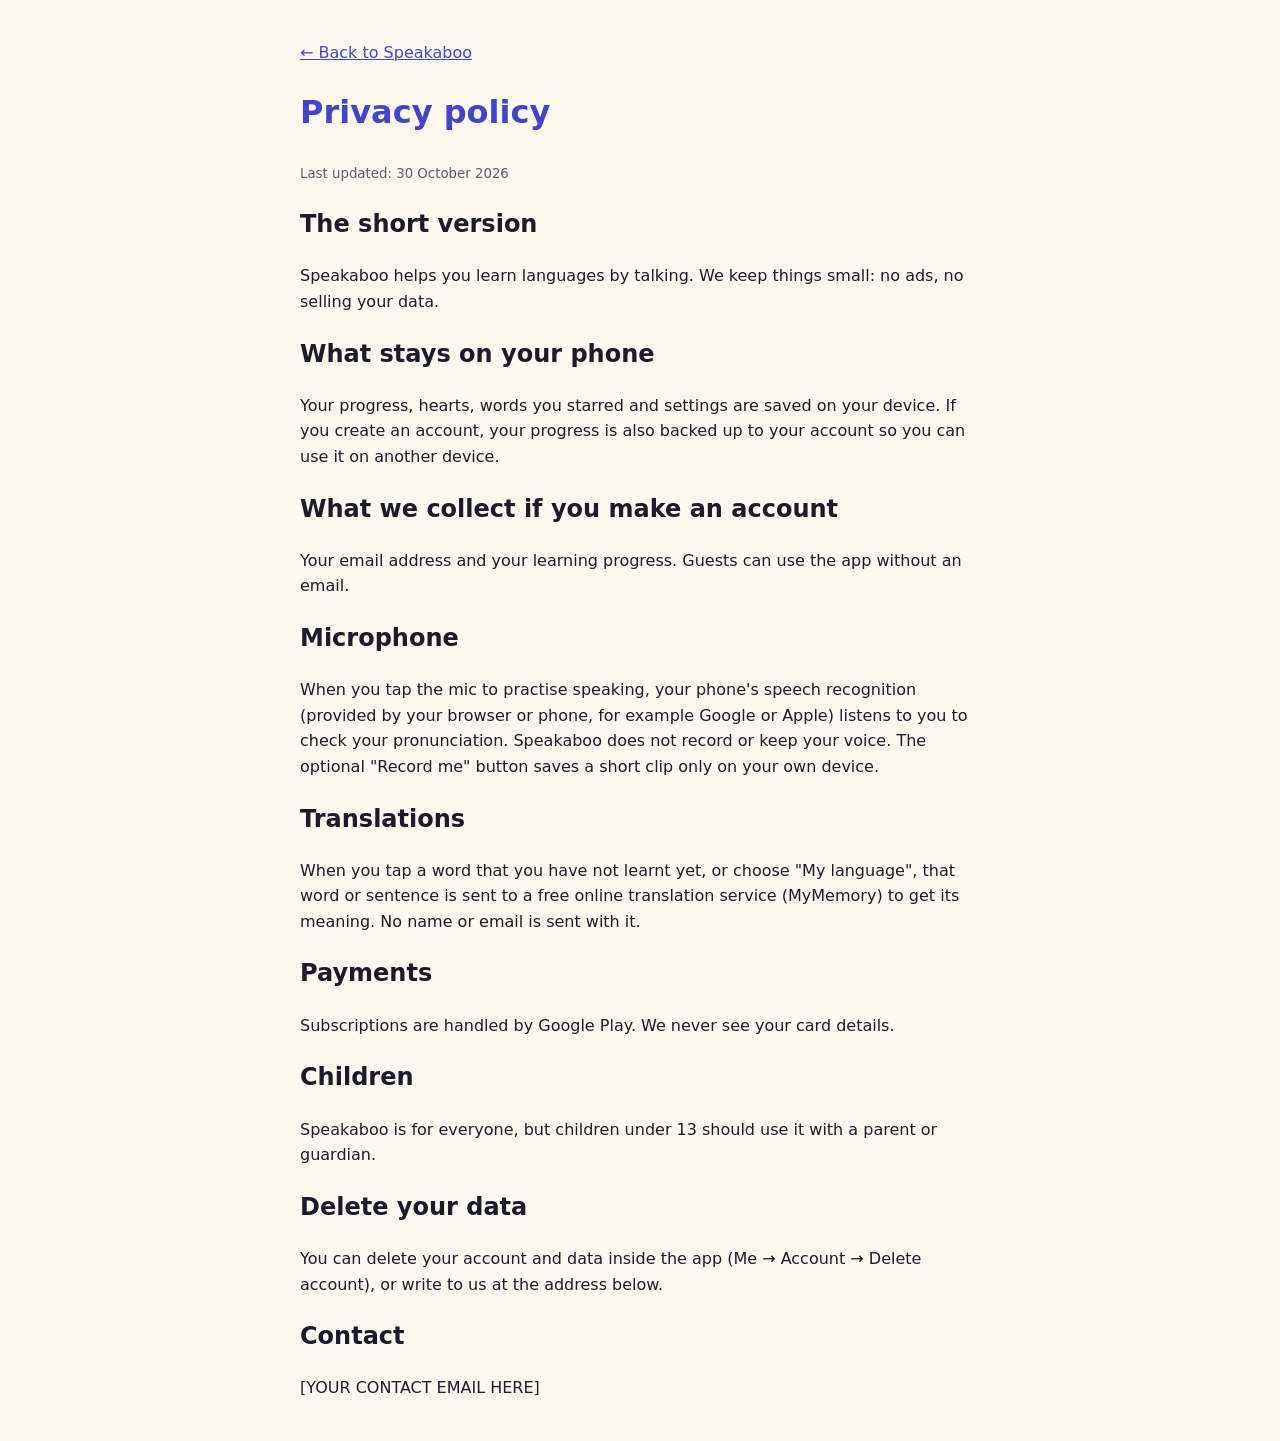
==== privacy.html @ a324269a "Add privacy policy and terms pages (needed for Google Play), links in Me, manifest id/category Co-Au" ====
<!doctype html><html lang="en"><head><meta charset="utf-8"><meta name="viewport" content="width=device-width,initial-scale=1"><title>Privacy policy · Speakaboo</title>
<style>body{font:16px/1.6 system-ui,sans-serif;max-width:680px;margin:0 auto;padding:24px 18px;color:#1C1B2E;background:#FFF8EE}h1{color:#4146C9}a{color:#4146C9}small{color:#5b5a70}</style></head><body>
<p><a href="./">← Back to Speakaboo</a></p><h1>Privacy policy</h1><small>Last updated: 30 October 2026</small>
<h2>The short version</h2><p>Speakaboo helps you learn languages by talking. We keep things small: no ads, no selling your data.</p>
<h2>What stays on your phone</h2><p>Your progress, hearts, words you starred and settings are saved on your device. If you create an account, your progress is also backed up to your account so you can use it on another device.</p>
<h2>What we collect if you make an account</h2><p>Your email address and your learning progress. Guests can use the app without an email.</p>
<h2>Microphone</h2><p>When you tap the mic to practise speaking, your phone's speech recognition (provided by your browser or phone, for example Google or Apple) listens to you to check your pronunciation. Speakaboo does not record or keep your voice. The optional "Record me" button saves a short clip only on your own device.</p>
<h2>Translations</h2><p>When you tap a word that you have not learnt yet, or choose "My language", that word or sentence is sent to a free online translation service (MyMemory) to get its meaning. No name or email is sent with it.</p>
<h2>Payments</h2><p>Subscriptions are handled by Google Play. We never see your card details.</p>
<h2>Children</h2><p>Speakaboo is for everyone, but children under 13 should use it with a parent or guardian.</p>
<h2>Delete your data</h2><p>You can delete your account and data inside the app (Me → Account → Delete account), or write to us at the address below.</p>
<h2>Contact</h2><p>[YOUR CONTACT EMAIL HERE]</p></body></html>
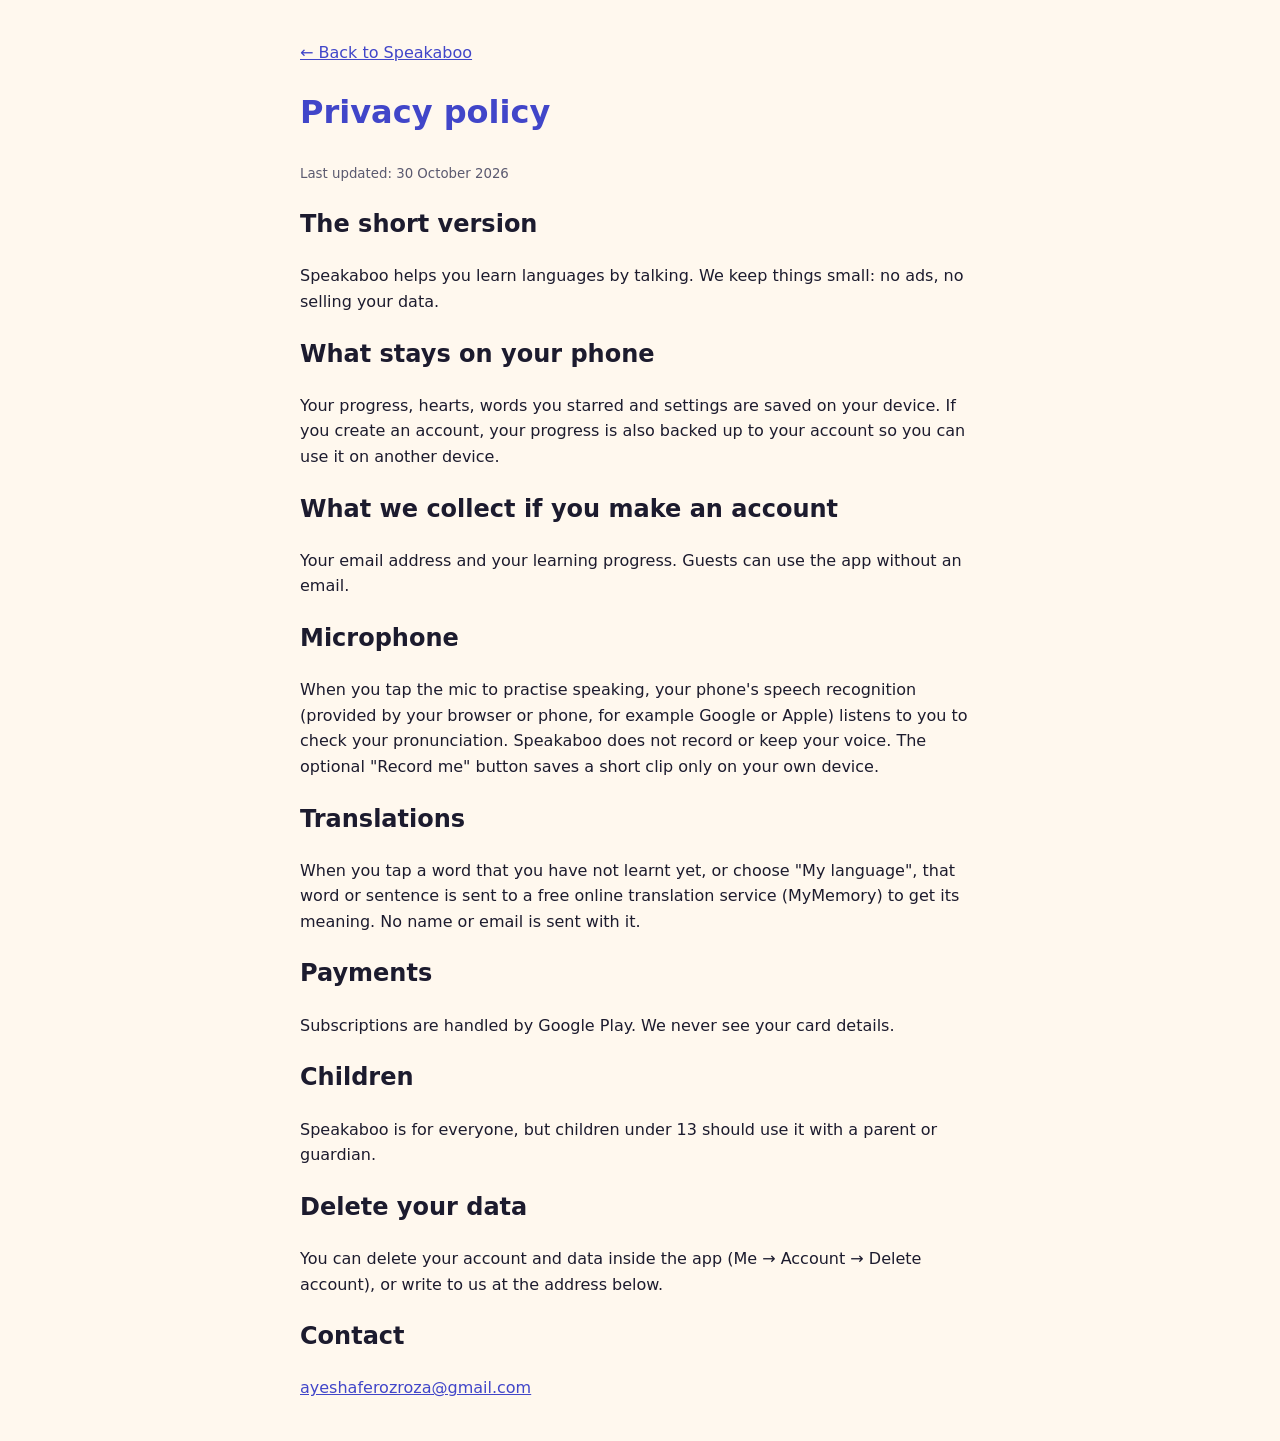
==== commit 4d2dbdc9: "Short welcome (language, first word, name), Continue card on top of Today, report-a-mistake link, of" ====
--- a/privacy.html
+++ b/privacy.html
@@ -9,4 +9,4 @@
 <h2>Payments</h2><p>Subscriptions are handled by Google Play. We never see your card details.</p>
 <h2>Children</h2><p>Speakaboo is for everyone, but children under 13 should use it with a parent or guardian.</p>
 <h2>Delete your data</h2><p>You can delete your account and data inside the app (Me → Account → Delete account), or write to us at the address below.</p>
-<h2>Contact</h2><p>[YOUR CONTACT EMAIL HERE]</p></body></html>+<h2>Contact</h2><p><a href="mailto:ayeshaferozroza@gmail.com">ayeshaferozroza@gmail.com</a></p></body></html>
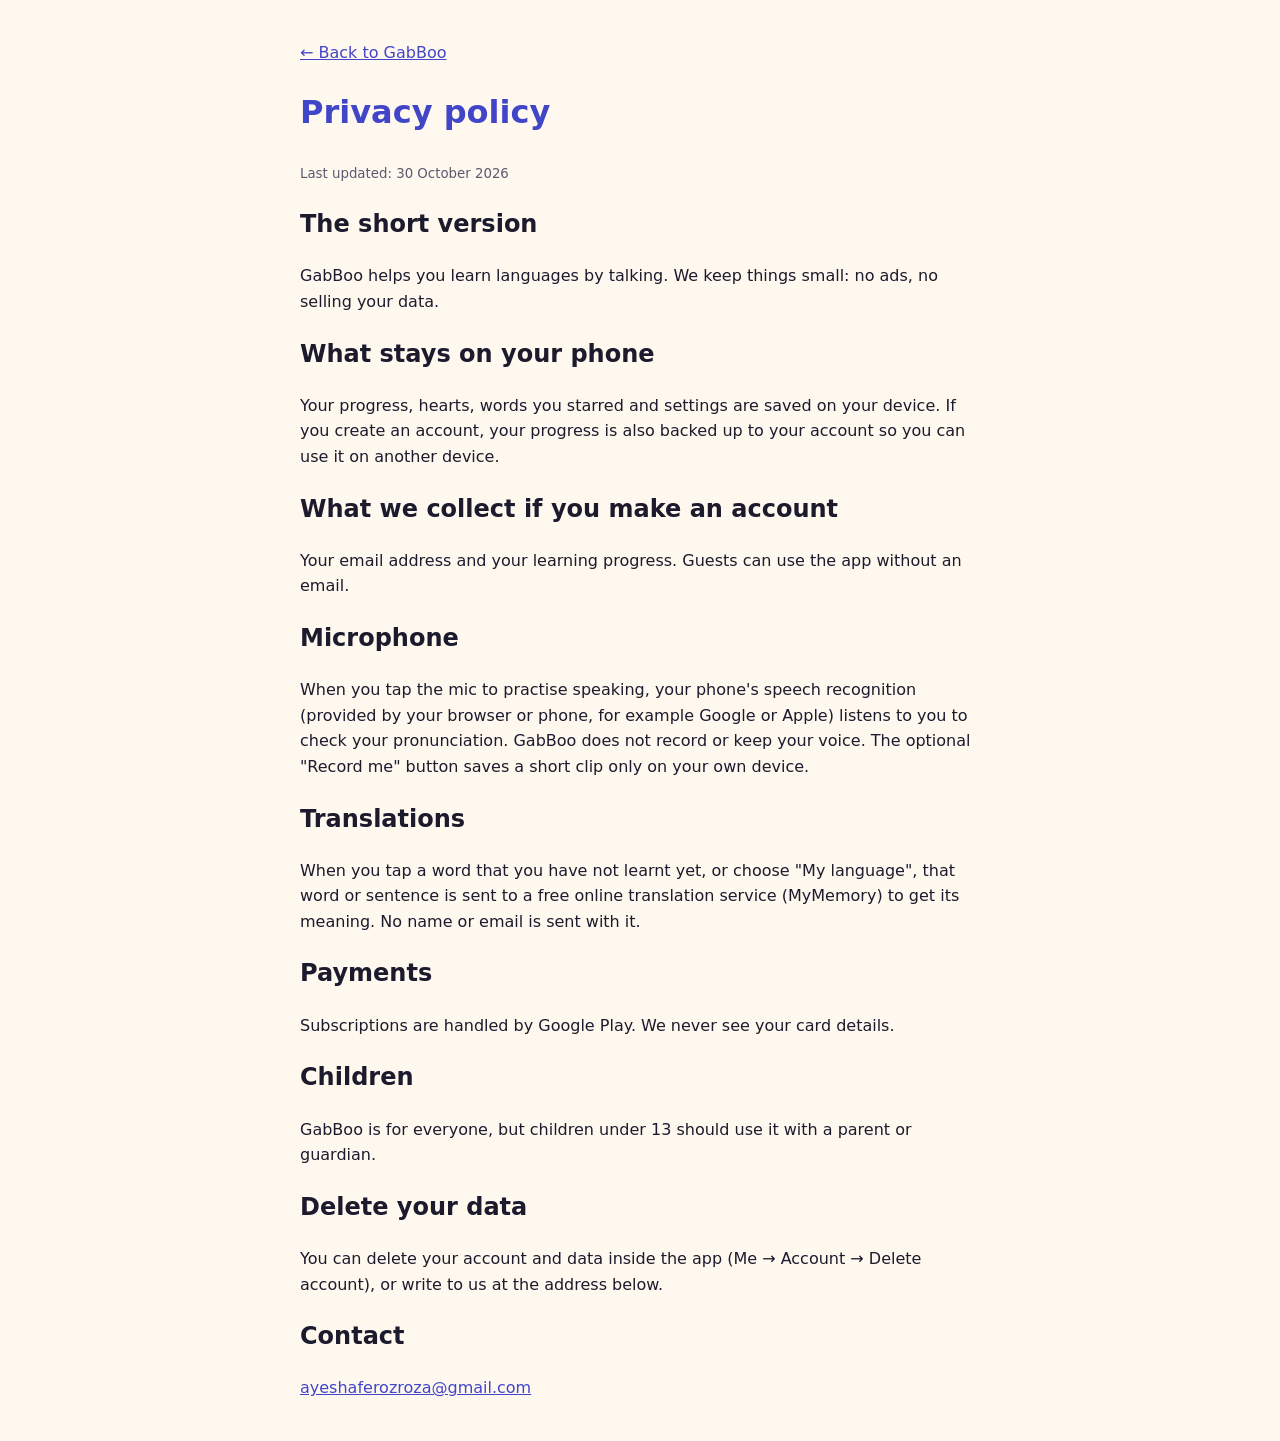
==== commit eb4fd94f: "Rename to GabBoo with tagline Peek. Speak. Repeat.; Boo swoops in on the splash screen; sentences st" ====
--- a/privacy.html
+++ b/privacy.html
@@ -1,12 +1,12 @@
-<!doctype html><html lang="en"><head><meta charset="utf-8"><meta name="viewport" content="width=device-width,initial-scale=1"><title>Privacy policy · Speakaboo</title>
+<!doctype html><html lang="en"><head><meta charset="utf-8"><meta name="viewport" content="width=device-width,initial-scale=1"><title>Privacy policy · GabBoo</title>
 <style>body{font:16px/1.6 system-ui,sans-serif;max-width:680px;margin:0 auto;padding:24px 18px;color:#1C1B2E;background:#FFF8EE}h1{color:#4146C9}a{color:#4146C9}small{color:#5b5a70}</style></head><body>
-<p><a href="./">← Back to Speakaboo</a></p><h1>Privacy policy</h1><small>Last updated: 30 October 2026</small>
-<h2>The short version</h2><p>Speakaboo helps you learn languages by talking. We keep things small: no ads, no selling your data.</p>
+<p><a href="./">← Back to GabBoo</a></p><h1>Privacy policy</h1><small>Last updated: 30 October 2026</small>
+<h2>The short version</h2><p>GabBoo helps you learn languages by talking. We keep things small: no ads, no selling your data.</p>
 <h2>What stays on your phone</h2><p>Your progress, hearts, words you starred and settings are saved on your device. If you create an account, your progress is also backed up to your account so you can use it on another device.</p>
 <h2>What we collect if you make an account</h2><p>Your email address and your learning progress. Guests can use the app without an email.</p>
-<h2>Microphone</h2><p>When you tap the mic to practise speaking, your phone's speech recognition (provided by your browser or phone, for example Google or Apple) listens to you to check your pronunciation. Speakaboo does not record or keep your voice. The optional "Record me" button saves a short clip only on your own device.</p>
+<h2>Microphone</h2><p>When you tap the mic to practise speaking, your phone's speech recognition (provided by your browser or phone, for example Google or Apple) listens to you to check your pronunciation. GabBoo does not record or keep your voice. The optional "Record me" button saves a short clip only on your own device.</p>
 <h2>Translations</h2><p>When you tap a word that you have not learnt yet, or choose "My language", that word or sentence is sent to a free online translation service (MyMemory) to get its meaning. No name or email is sent with it.</p>
 <h2>Payments</h2><p>Subscriptions are handled by Google Play. We never see your card details.</p>
-<h2>Children</h2><p>Speakaboo is for everyone, but children under 13 should use it with a parent or guardian.</p>
+<h2>Children</h2><p>GabBoo is for everyone, but children under 13 should use it with a parent or guardian.</p>
 <h2>Delete your data</h2><p>You can delete your account and data inside the app (Me → Account → Delete account), or write to us at the address below.</p>
 <h2>Contact</h2><p><a href="mailto:ayeshaferozroza@gmail.com">ayeshaferozroza@gmail.com</a></p></body></html>
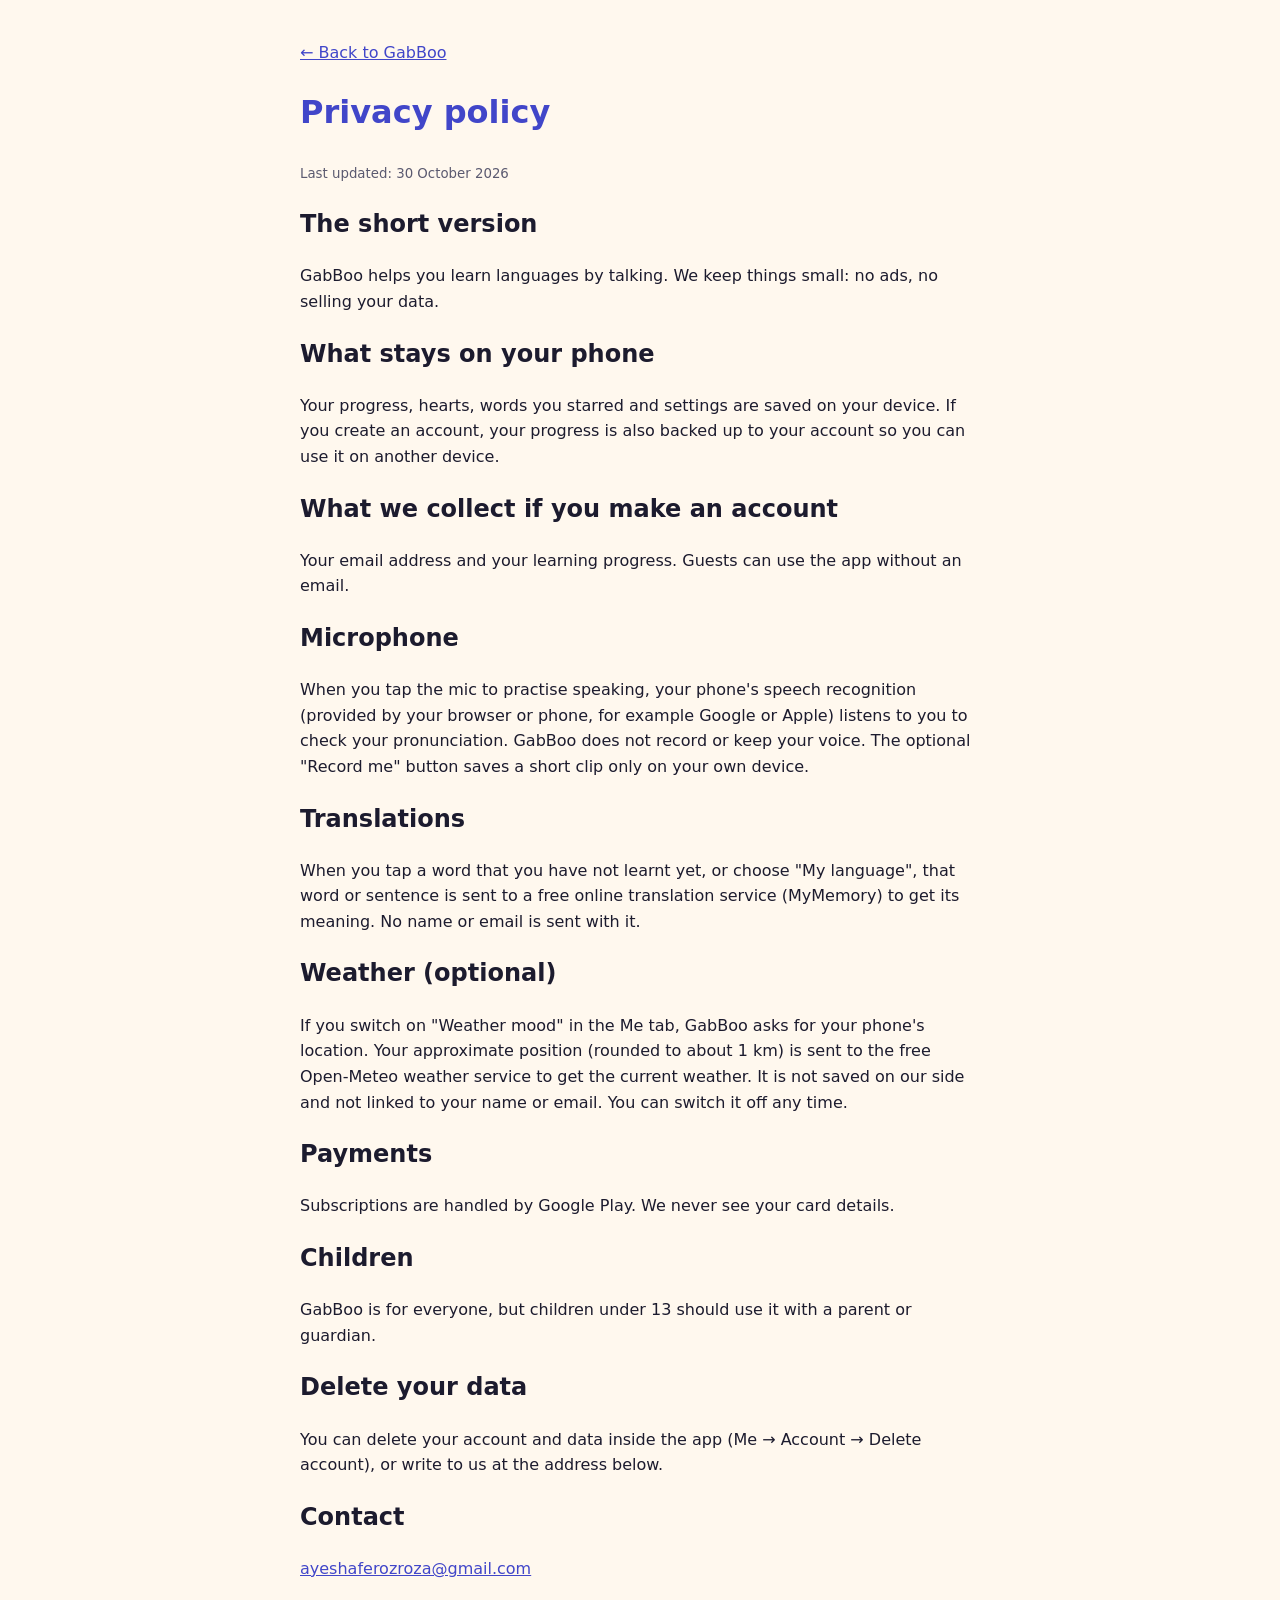
==== commit b2ec4bdb: "Fix taps being swallowed (page marker clashed with tab buttons: language list, hearts and streak ope" ====
--- a/privacy.html
+++ b/privacy.html
@@ -6,6 +6,7 @@
 <h2>What we collect if you make an account</h2><p>Your email address and your learning progress. Guests can use the app without an email.</p>
 <h2>Microphone</h2><p>When you tap the mic to practise speaking, your phone's speech recognition (provided by your browser or phone, for example Google or Apple) listens to you to check your pronunciation. GabBoo does not record or keep your voice. The optional "Record me" button saves a short clip only on your own device.</p>
 <h2>Translations</h2><p>When you tap a word that you have not learnt yet, or choose "My language", that word or sentence is sent to a free online translation service (MyMemory) to get its meaning. No name or email is sent with it.</p>
+<h2>Weather (optional)</h2><p>If you switch on "Weather mood" in the Me tab, GabBoo asks for your phone's location. Your approximate position (rounded to about 1 km) is sent to the free Open-Meteo weather service to get the current weather. It is not saved on our side and not linked to your name or email. You can switch it off any time.</p>
 <h2>Payments</h2><p>Subscriptions are handled by Google Play. We never see your card details.</p>
 <h2>Children</h2><p>GabBoo is for everyone, but children under 13 should use it with a parent or guardian.</p>
 <h2>Delete your data</h2><p>You can delete your account and data inside the app (Me → Account → Delete account), or write to us at the address below.</p>
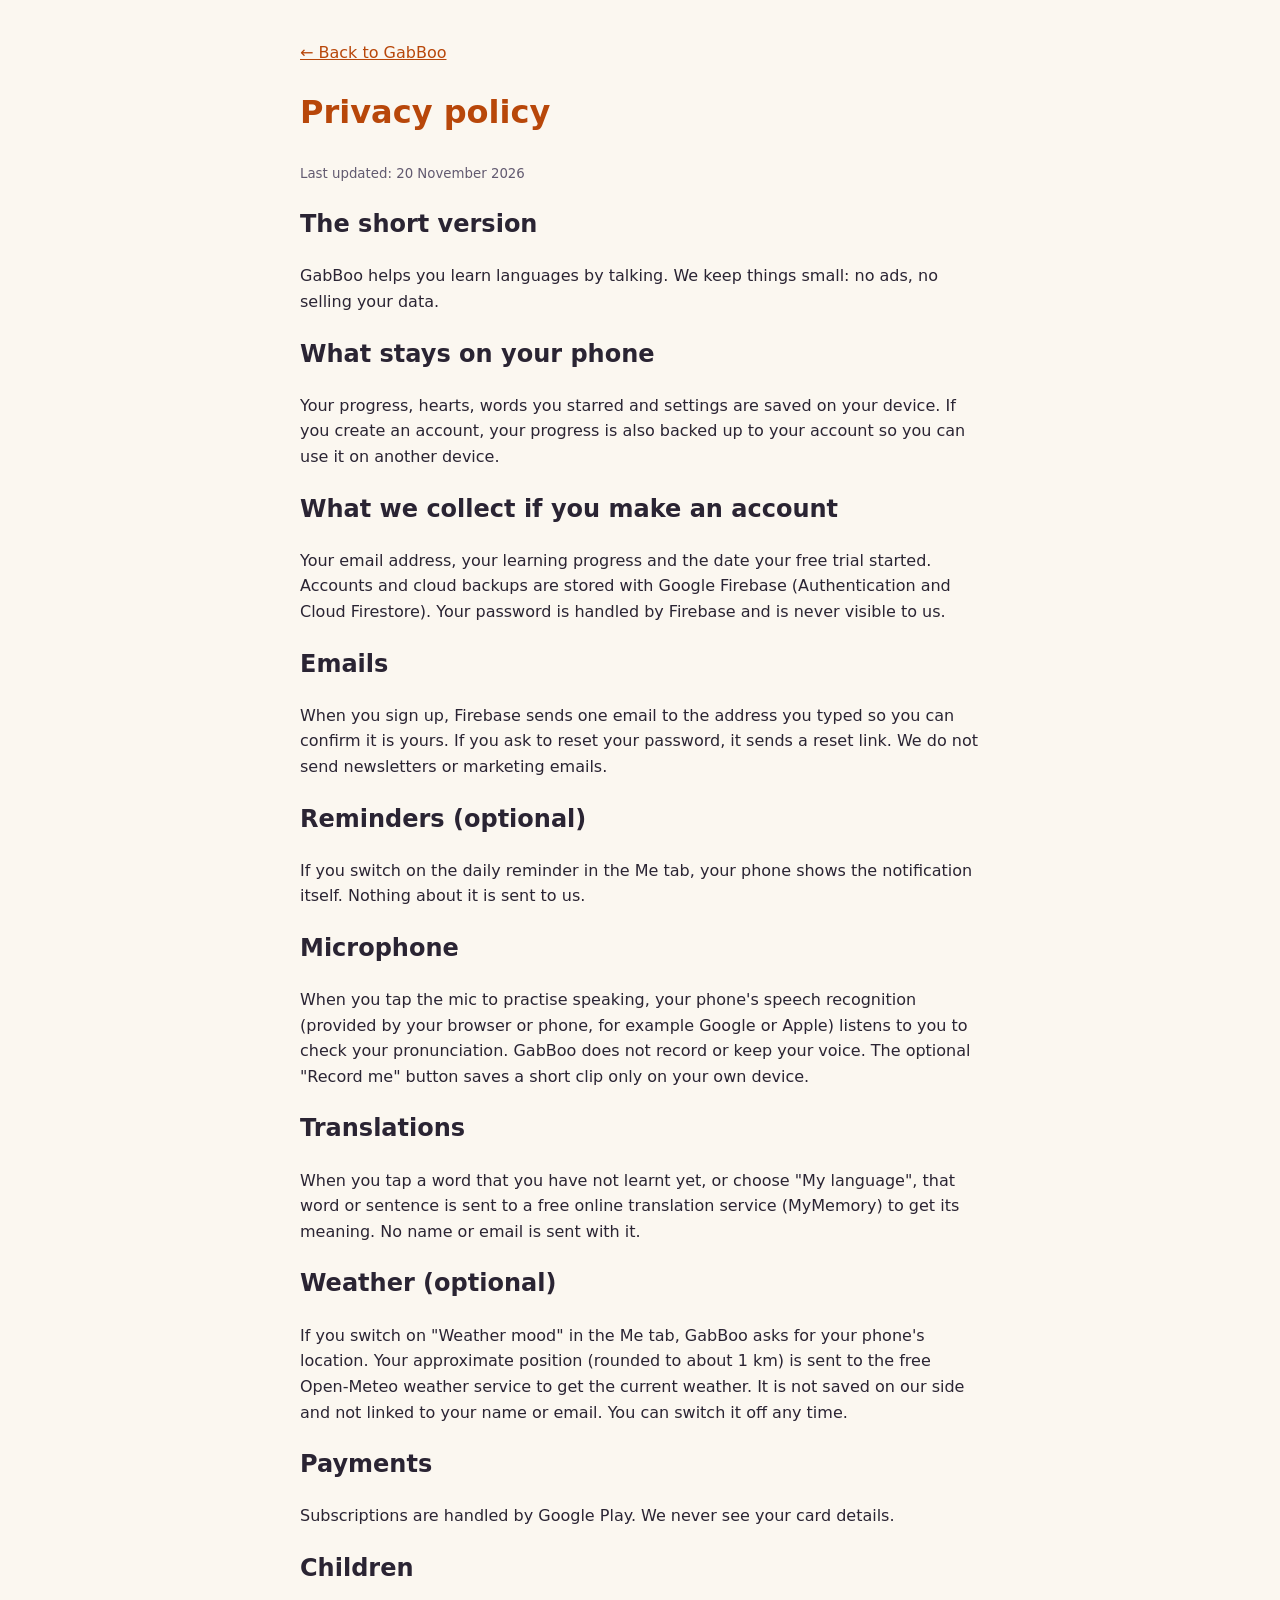
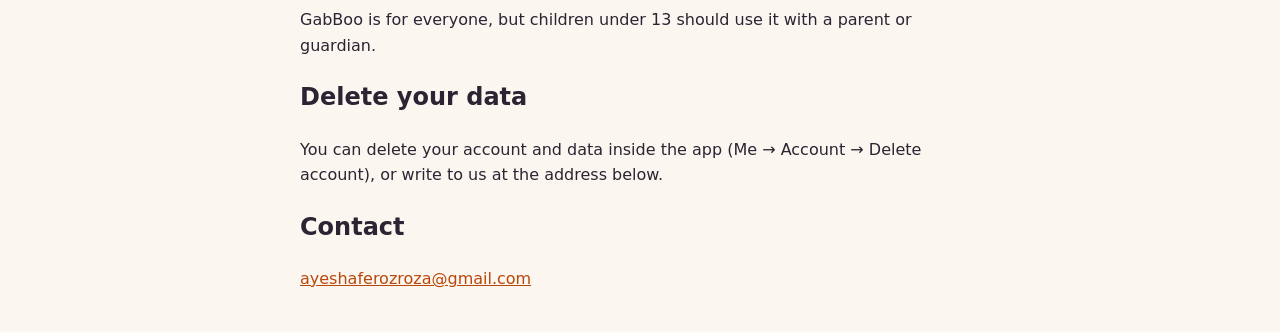
==== commit 4b80812b: "Honest plans and store text; privacy page covers accounts and email - The plans table promised "Kore" ====
--- a/privacy.html
+++ b/privacy.html
@@ -1,9 +1,11 @@
 <!doctype html><html lang="en"><head><meta charset="utf-8"><meta name="viewport" content="width=device-width,initial-scale=1"><title>Privacy policy · GabBoo</title>
-<style>body{font:16px/1.6 system-ui,sans-serif;max-width:680px;margin:0 auto;padding:24px 18px;color:#1C1B2E;background:#FFF8EE}h1{color:#4146C9}a{color:#4146C9}small{color:#5b5a70}</style></head><body>
-<p><a href="./">← Back to GabBoo</a></p><h1>Privacy policy</h1><small>Last updated: 30 October 2026</small>
+<style>body{font:16px/1.6 system-ui,sans-serif;max-width:680px;margin:0 auto;padding:24px 18px;color:#2A2433;background:#FBF7F0}h1{color:#B8470A}a{color:#B8470A}small{color:#625A70}</style></head><body>
+<p><a href="./">← Back to GabBoo</a></p><h1>Privacy policy</h1><small>Last updated: 20 November 2026</small>
 <h2>The short version</h2><p>GabBoo helps you learn languages by talking. We keep things small: no ads, no selling your data.</p>
 <h2>What stays on your phone</h2><p>Your progress, hearts, words you starred and settings are saved on your device. If you create an account, your progress is also backed up to your account so you can use it on another device.</p>
-<h2>What we collect if you make an account</h2><p>Your email address and your learning progress. Guests can use the app without an email.</p>
+<h2>What we collect if you make an account</h2><p>Your email address, your learning progress and the date your free trial started. Accounts and cloud backups are stored with Google Firebase (Authentication and Cloud Firestore). Your password is handled by Firebase and is never visible to us.</p>
+<h2>Emails</h2><p>When you sign up, Firebase sends one email to the address you typed so you can confirm it is yours. If you ask to reset your password, it sends a reset link. We do not send newsletters or marketing emails.</p>
+<h2>Reminders (optional)</h2><p>If you switch on the daily reminder in the Me tab, your phone shows the notification itself. Nothing about it is sent to us.</p>
 <h2>Microphone</h2><p>When you tap the mic to practise speaking, your phone's speech recognition (provided by your browser or phone, for example Google or Apple) listens to you to check your pronunciation. GabBoo does not record or keep your voice. The optional "Record me" button saves a short clip only on your own device.</p>
 <h2>Translations</h2><p>When you tap a word that you have not learnt yet, or choose "My language", that word or sentence is sent to a free online translation service (MyMemory) to get its meaning. No name or email is sent with it.</p>
 <h2>Weather (optional)</h2><p>If you switch on "Weather mood" in the Me tab, GabBoo asks for your phone's location. Your approximate position (rounded to about 1 km) is sent to the free Open-Meteo weather service to get the current weather. It is not saved on our side and not linked to your name or email. You can switch it off any time.</p>
